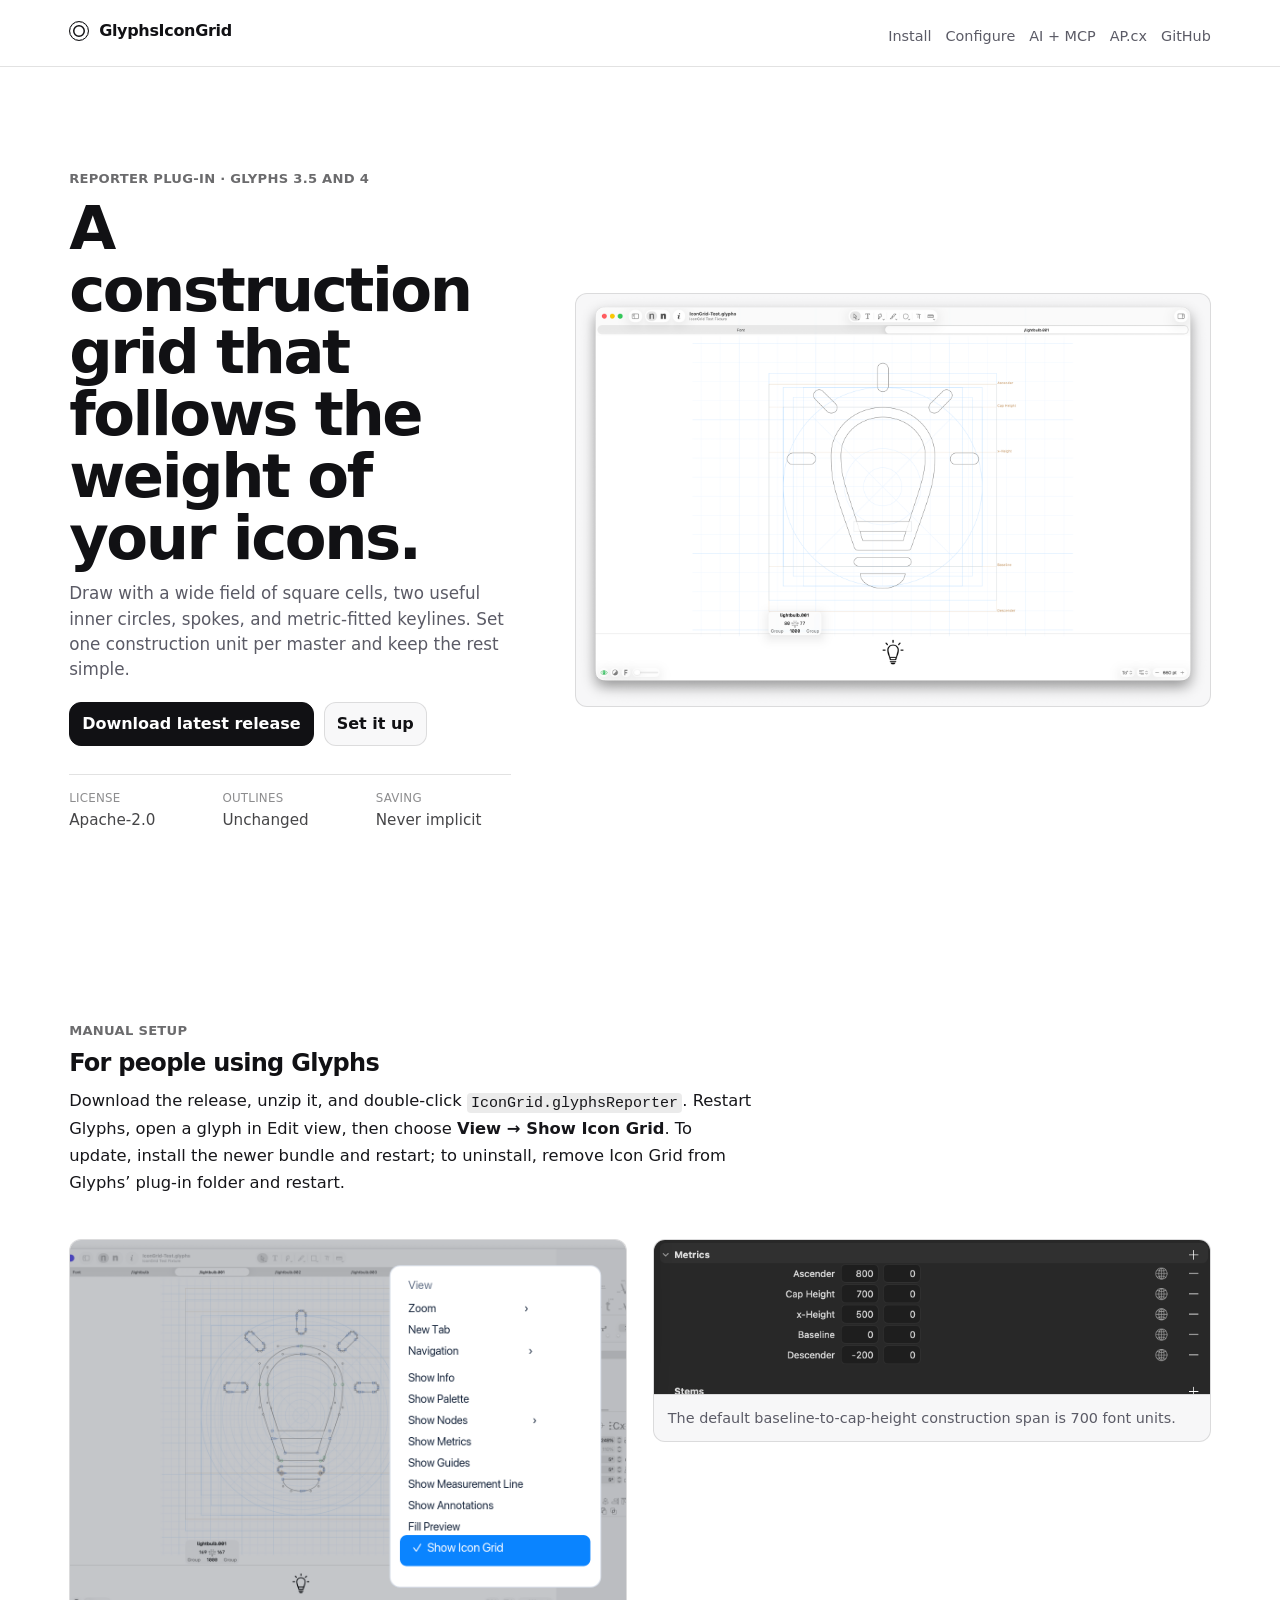
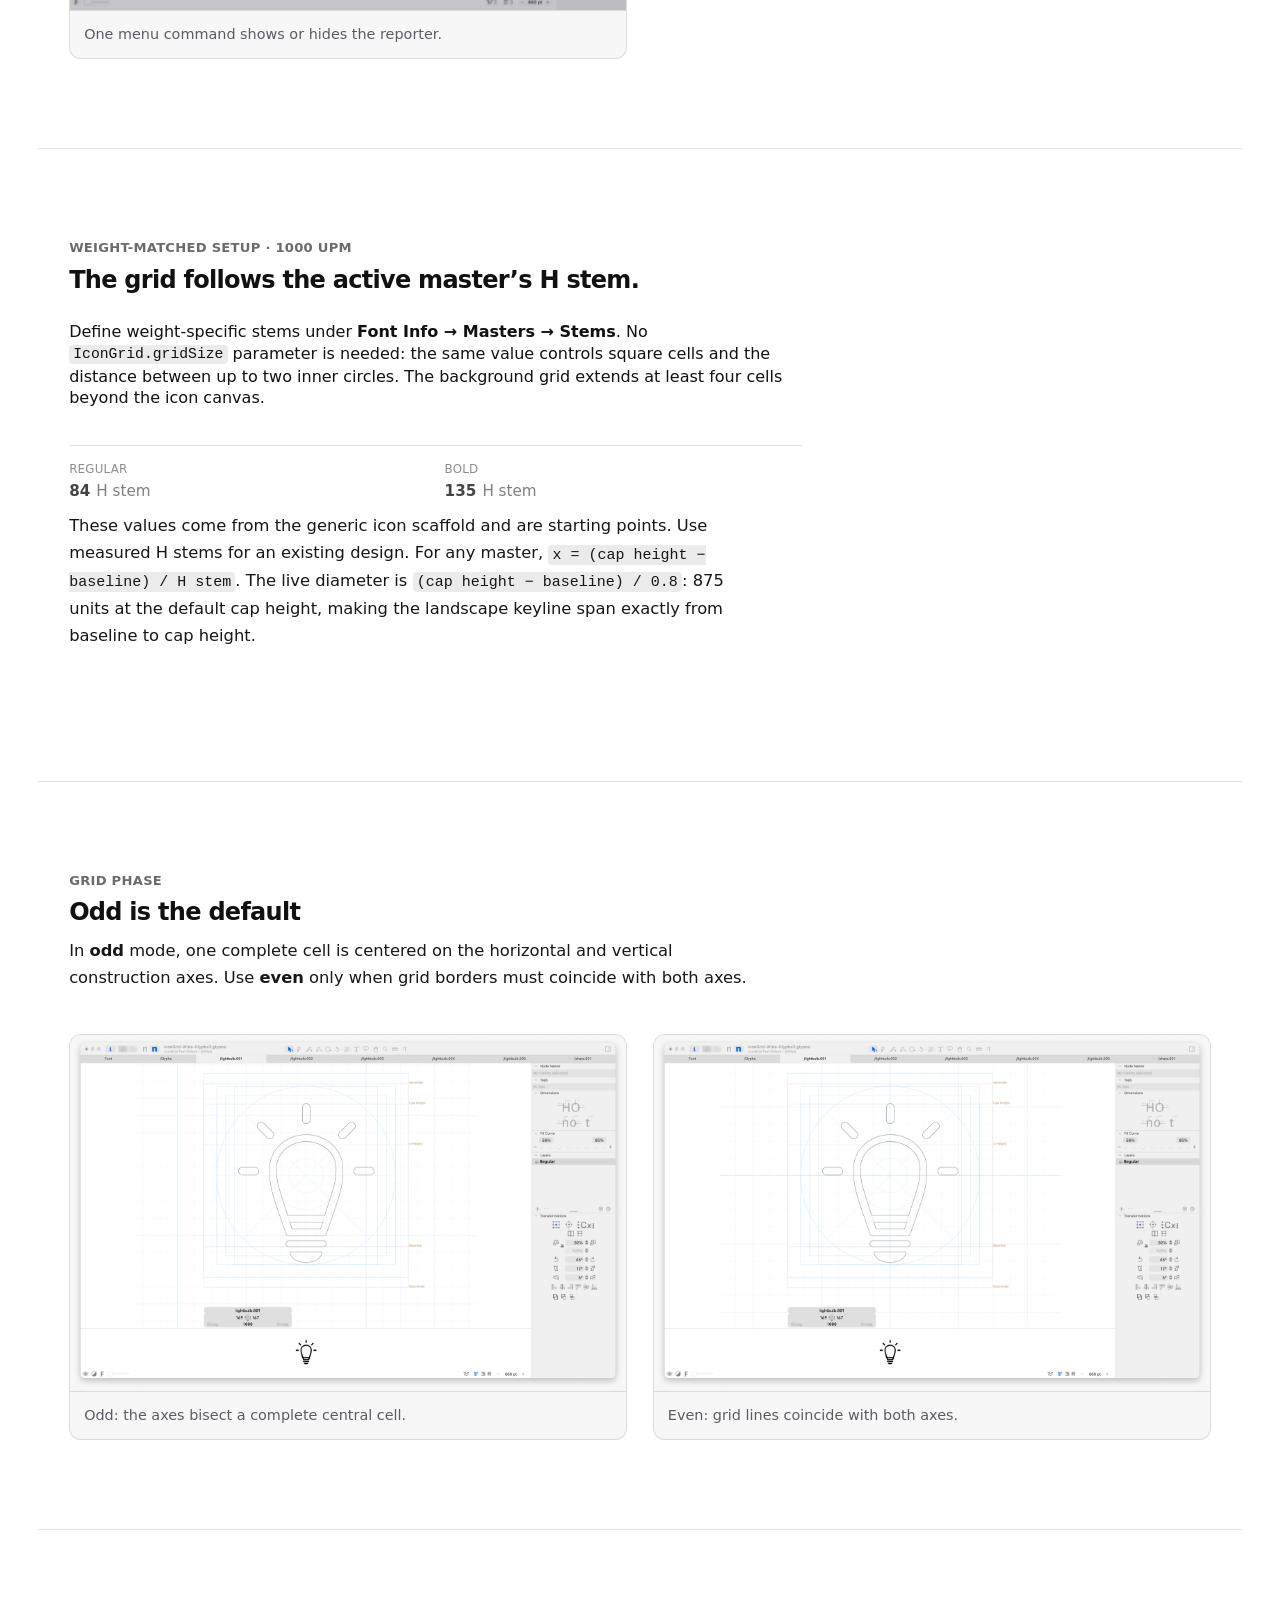
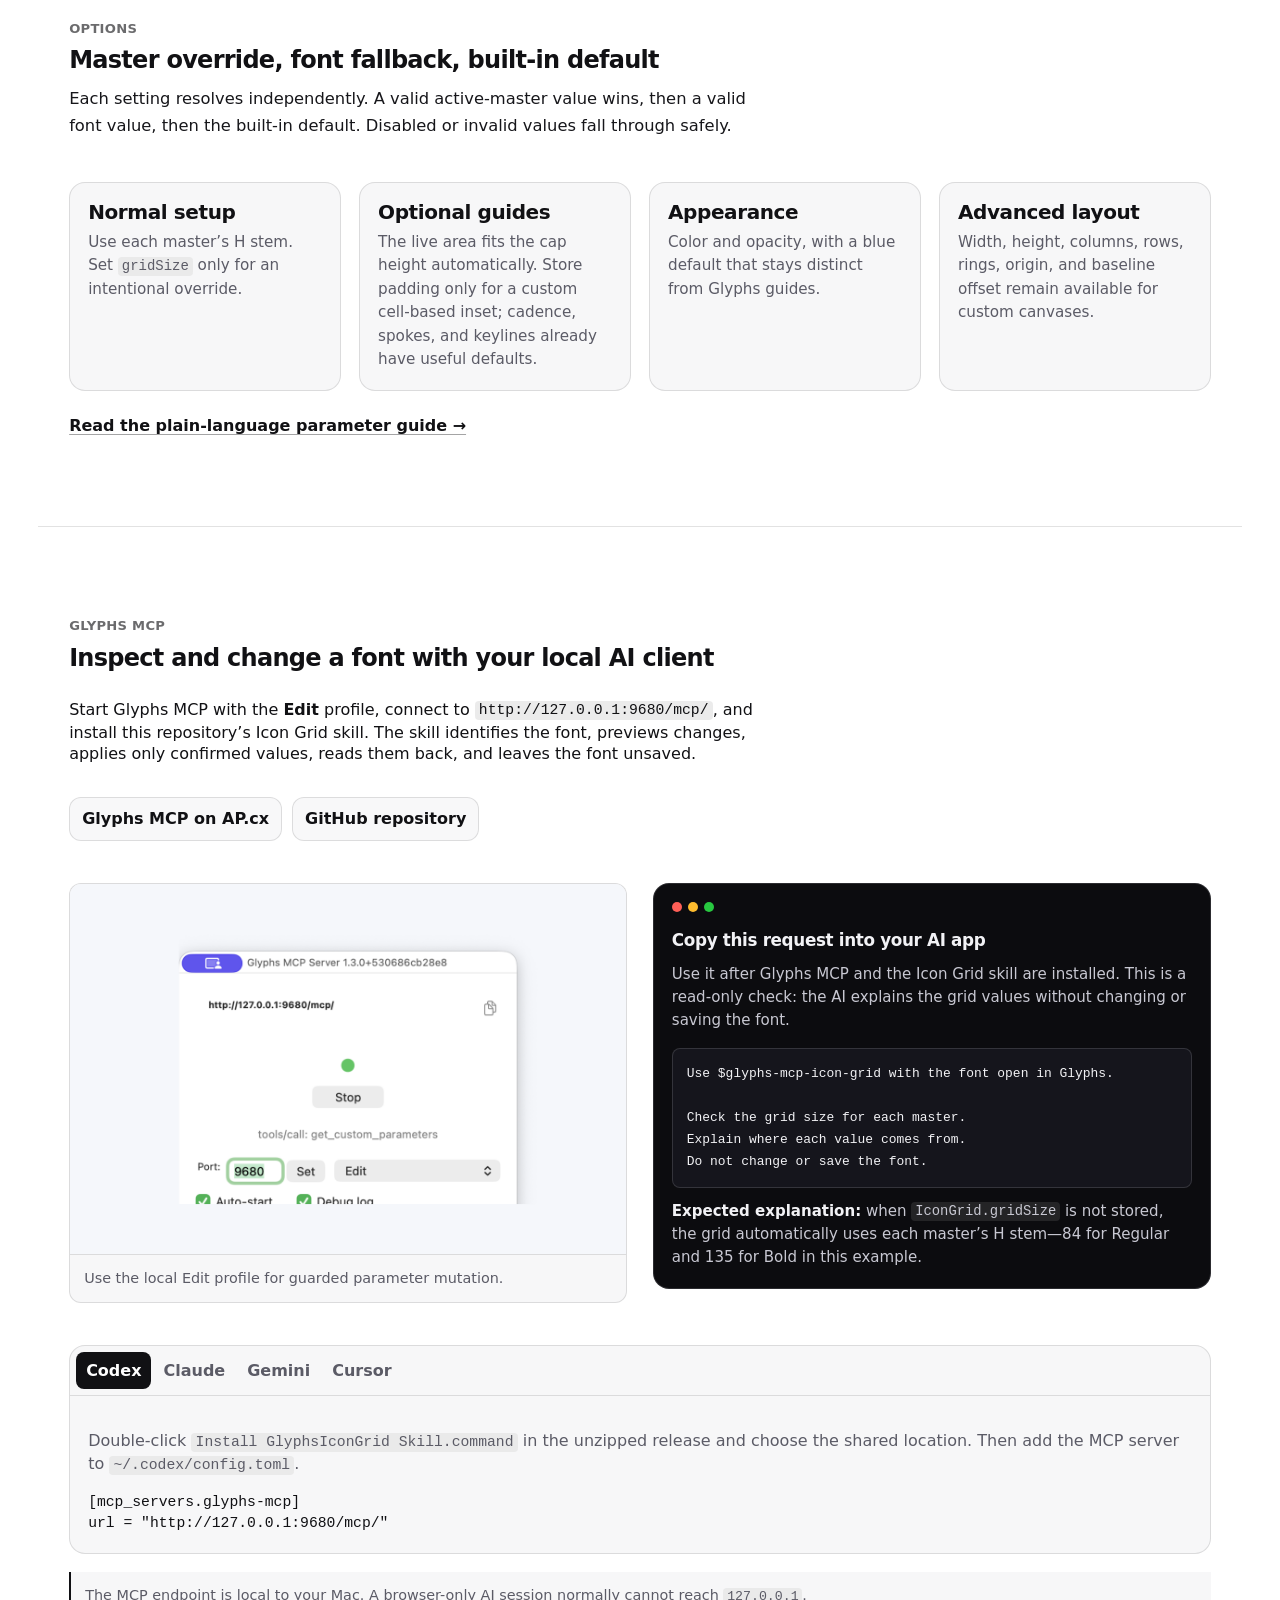
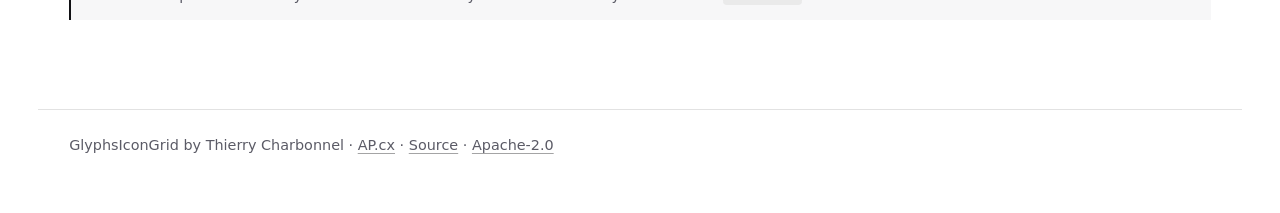
==== index.html @ 69d8d40a "Deploy GlyphsIconGrid 0.1.1 site" ====
<!doctype html>
<html lang="en">
<head>
  <meta charset="utf-8">
  <meta name="viewport" content="width=device-width, initial-scale=1">
  <meta name="description" content="A weight-aware icon construction grid for Glyphs 3 and Glyphs 4.">
  <meta name="theme-color" content="#ffffff">
  <meta property="og:title" content="GlyphsIconGrid">
  <meta property="og:description" content="Weight-aware square grids, circular guides, spokes, and keylines in Glyphs.">
  <meta property="og:image" content="https://thierryc.github.io/GlyphsIconGrid/assets/images/icon-grid-overview.png">
  <meta property="og:type" content="website">
  <meta property="og:url" content="https://thierryc.github.io/GlyphsIconGrid/">
  <title>GlyphsIconGrid — construction grids for Glyphs</title>
  <link rel="icon" href="favicon.svg" type="image/svg+xml">
  <link rel="stylesheet" href="styles.css">
  <script src="site.js" defer></script>
</head>
<body>
  <a class="skip-link" href="#main">Skip to content</a>
  <header class="site-header">
    <div class="site-header-inner">
      <a class="brand" href="#top" aria-label="GlyphsIconGrid home">
        <span class="brand-mark" aria-hidden="true"></span>
        GlyphsIconGrid
      </a>
      <nav aria-label="Primary">
        <a href="#install">Install</a>
        <a href="#configure">Configure</a>
        <a href="#mcp">AI + MCP</a>
        <a href="https://ap.cx">AP.cx</a>
        <a href="https://github.com/thierryc/GlyphsIconGrid">GitHub</a>
      </nav>
    </div>
  </header>

  <main id="main">
    <section class="hero" id="top">
      <div class="hero-copy">
        <p class="eyebrow">Reporter plug-in · Glyphs 3.5 and 4</p>
        <h1>A construction grid that follows the weight of your icons.</h1>
        <p class="lede">Draw with a wide field of square cells, two useful inner circles, spokes, and metric-fitted keylines. Set one construction unit per master and keep the rest simple.</p>
        <div class="actions">
          <a class="button primary" href="https://github.com/thierryc/GlyphsIconGrid/releases/latest">Download latest release</a>
          <a class="button secondary" href="#install">Set it up</a>
        </div>
        <dl class="hero-meta" aria-label="Plugin details">
          <div><dt>License</dt><dd>Apache-2.0</dd></div>
          <div><dt>Outlines</dt><dd>Unchanged</dd></div>
          <div><dt>Saving</dt><dd>Never implicit</dd></div>
        </dl>
      </div>
      <figure class="hero-shot">
        <img src="assets/images/icon-grid-overview.png" width="1800" height="1170" alt="Glyphs 4 Edit view showing a lightbulb icon over the expanded stem grid and enlarged metric-fitted keylines.">
      </figure>
    </section>

    <section class="section" id="install">
      <div class="section-heading">
        <p class="eyebrow">Manual setup</p>
        <h2>For people using Glyphs</h2>
        <p>Download the release, unzip it, and double-click <code>IconGrid.glyphsReporter</code>. Restart Glyphs, open a glyph in Edit view, then choose <strong>View → Show Icon Grid</strong>. To update, install the newer bundle and restart; to uninstall, remove Icon Grid from Glyphs’ plug-in folder and restart.</p>
      </div>
      <div class="shot-grid two">
        <figure class="shot-card">
          <img src="assets/images/show-icon-grid-menu.png" width="1200" height="800" alt="Glyphs View menu with Show Icon Grid enabled.">
          <figcaption>One menu command shows or hides the reporter.</figcaption>
        </figure>
        <figure class="shot-card">
          <img src="assets/images/default-metrics.png" width="1530" height="424" alt="Default Glyphs master metrics with baseline 0 and cap height 700.">
          <figcaption>The default baseline-to-cap-height construction span is 700 font units.</figcaption>
        </figure>
      </div>
    </section>

    <section class="section" id="configure">
      <div class="section-heading">
        <p class="eyebrow">Weight-matched setup · 1000 UPM</p>
        <h2>The grid follows the active master’s H stem.</h2>
        <p>Define weight-specific stems under <strong>Font Info → Masters → Stems</strong>. No <code>IconGrid.gridSize</code> parameter is needed: the same value controls square cells and the distance between up to two inner circles. The background grid extends at least four cells beyond the icon canvas.</p>
        <dl class="master-values" aria-label="Generic icon stem starting values">
          <div aria-label="Regular · 84 font units"><dt>Regular</dt><dd><strong>84</strong><small>H stem</small></dd></div>
          <div aria-label="Bold · 135 font units"><dt>Bold</dt><dd><strong>135</strong><small>H stem</small></dd></div>
        </dl>
        <p>These values come from the generic icon scaffold and are starting points. Use measured H stems for an existing design. For any master, <code>x = (cap height − baseline) / H stem</code>. The live diameter is <code>(cap height − baseline) / 0.8</code>: 875 units at the default cap height, making the landscape keyline span exactly from baseline to cap height.</p>
      </div>
    </section>

    <section class="section phase-section">
      <div class="section-heading">
        <p class="eyebrow">Grid phase</p>
        <h2>Odd is the default</h2>
        <p>In <strong>odd</strong> mode, one complete cell is centered on the horizontal and vertical construction axes. Use <strong>even</strong> only when grid borders must coincide with both axes.</p>
      </div>
      <div class="shot-grid two">
        <figure class="shot-card">
          <img src="assets/images/odd-grid.png" width="1600" height="1026" alt="Glyphs Edit view in odd grid mode, with a complete grid cell centered on each construction axis.">
          <figcaption>Odd: the axes bisect a complete central cell.</figcaption>
        </figure>
        <figure class="shot-card">
          <img src="assets/images/even-grid.png" width="1600" height="1026" alt="Glyphs Edit view in even grid mode, with grid lines coinciding with both construction axes.">
          <figcaption>Even: grid lines coincide with both axes.</figcaption>
        </figure>
      </div>
    </section>

    <section class="section" aria-labelledby="options-title">
      <div class="section-heading">
        <p class="eyebrow">Options</p>
        <h2 id="options-title">Master override, font fallback, built-in default</h2>
        <p>Each setting resolves independently. A valid active-master value wins, then a valid font value, then the built-in default. Disabled or invalid values fall through safely.</p>
      </div>
      <div class="option-grid">
        <article><h3>Normal setup</h3><p>Use each master’s H stem. Set <code>gridSize</code> only for an intentional override.</p></article>
        <article><h3>Optional guides</h3><p>The live area fits the cap height automatically. Store padding only for a custom cell-based inset; cadence, spokes, and keylines already have useful defaults.</p></article>
        <article><h3>Appearance</h3><p>Color and opacity, with a blue default that stays distinct from Glyphs guides.</p></article>
        <article><h3>Advanced layout</h3><p>Width, height, columns, rows, rings, origin, and baseline offset remain available for custom canvases.</p></article>
      </div>
      <p class="centered-link"><a href="https://github.com/thierryc/GlyphsIconGrid/blob/main/docs/PARAMETERS.md">Read the plain-language parameter guide →</a></p>
    </section>

    <section class="section mcp-section" id="mcp">
      <div class="section-heading">
        <p class="eyebrow">Glyphs MCP</p>
        <h2>Inspect and change a font with your local AI client</h2>
        <p>Start Glyphs MCP with the <strong>Edit</strong> profile, connect to <code>http://127.0.0.1:9680/mcp/</code>, and install this repository’s Icon Grid skill. The skill identifies the font, previews changes, applies only confirmed values, reads them back, and leaves the font unsaved.</p>
        <div class="section-links" aria-label="Glyphs MCP links">
          <a class="button secondary" href="https://ap.cx/tools/glyphs-mcp">Glyphs MCP on AP.cx</a>
          <a class="button secondary" href="https://github.com/thierryc/Glyphs-mcp">GitHub repository</a>
        </div>
      </div>
      <div class="shot-grid two">
        <figure class="shot-card">
          <img src="assets/images/glyphs-mcp-edit-profile.png" width="1200" height="800" alt="Glyphs MCP Server Status window with the Edit tool profile selected.">
          <figcaption>Use the local Edit profile for guarded parameter mutation.</figcaption>
        </figure>
        <div class="terminal-card" aria-labelledby="example-request-title">
          <div class="terminal-top"><span></span><span></span><span></span></div>
          <h3 id="example-request-title">Copy this request into your AI app</h3>
          <p>Use it after Glyphs MCP and the Icon Grid skill are installed. This is a read-only check: the AI explains the grid values without changing or saving the font.</p>
          <pre><code>Use $glyphs-mcp-icon-grid with the font open in Glyphs.

Check the grid size for each master.
Explain where each value comes from.
Do not change or save the font.</code></pre>
          <p><strong>Expected explanation:</strong> when <code>IconGrid.gridSize</code> is not stored, the grid automatically uses each master’s H stem—84 for Regular and 135 for Bold in this example.</p>
        </div>
      </div>

      <div class="client-tabs" data-tabs>
        <div class="tab-list" role="tablist" aria-label="AI client setup">
          <button role="tab" aria-selected="true" aria-controls="codex-panel" id="codex-tab">Codex</button>
          <button role="tab" aria-selected="false" aria-controls="claude-panel" id="claude-tab" tabindex="-1">Claude</button>
          <button role="tab" aria-selected="false" aria-controls="gemini-panel" id="gemini-tab" tabindex="-1">Gemini</button>
          <button role="tab" aria-selected="false" aria-controls="cursor-panel" id="cursor-tab" tabindex="-1">Cursor</button>
        </div>
        <section role="tabpanel" id="codex-panel" aria-labelledby="codex-tab">
          <p>Double-click <code>Install GlyphsIconGrid Skill.command</code> in the unzipped release and choose the shared location. Then add the MCP server to <code>~/.codex/config.toml</code>.</p>
          <pre><code>[mcp_servers.glyphs-mcp]
url = "http://127.0.0.1:9680/mcp/"</code></pre>
        </section>
        <section role="tabpanel" id="claude-panel" aria-labelledby="claude-tab" hidden>
          <p>Double-click <code>Install GlyphsIconGrid Skill.command</code> and choose Claude. Then connect the local server:</p>
          <pre><code>claude mcp add --scope user --transport http glyphs-mcp \
  http://127.0.0.1:9680/mcp/</code></pre>
        </section>
        <section role="tabpanel" id="gemini-panel" aria-labelledby="gemini-tab" hidden>
          <p>Double-click <code>Install GlyphsIconGrid Skill.command</code> and choose the shared location. Add <code>httpUrl</code> under <code>mcpServers</code> in <code>~/.gemini/settings.json</code>.</p>
          <pre><code>"glyphs-mcp": {
  "httpUrl": "http://127.0.0.1:9680/mcp/"
}</code></pre>
        </section>
        <section role="tabpanel" id="cursor-panel" aria-labelledby="cursor-tab" hidden>
          <p>Double-click <code>Install GlyphsIconGrid Skill.command</code> and choose the shared location. Put the Streamable HTTP server in <code>~/.cursor/mcp.json</code>.</p>
          <pre><code>"glyphs-mcp": {
  "url": "http://127.0.0.1:9680/mcp/"
}</code></pre>
        </section>
      </div>
      <p class="notice">The MCP endpoint is local to your Mac. A browser-only AI session normally cannot reach <code>127.0.0.1</code>.</p>
    </section>
  </main>

  <footer>
    <p>GlyphsIconGrid by Thierry Charbonnel · <a href="https://ap.cx">AP.cx</a> · <a href="https://github.com/thierryc/GlyphsIconGrid">Source</a> · <a href="https://github.com/thierryc/GlyphsIconGrid/blob/main/LICENSE">Apache-2.0</a></p>
  </footer>
</body>
</html>
---- styles.css ----
:root {
  color-scheme: light;

  --surface: #ffffff;
  --surface-2: #f7f7f8;
  --text: #111114;
  --muted: #5b5b66;
  --border: color-mix(in oklab, #111114 12%, transparent);
  --accent: #0a84ff;
  --accent-strong: #0068d7;

  --content-max: clamp(960px, 94vw, 1440px);
  --content-pad: clamp(16px, 2.4vw, 42px);
  --radius: 12px;

  --font-ui: ui-sans-serif, system-ui, -apple-system, BlinkMacSystemFont, "Segoe UI", sans-serif;
  --font-mono: ui-monospace, SFMono-Regular, Menlo, Monaco, Consolas, "Liberation Mono", monospace;
}

@media (prefers-color-scheme: dark) {
  :root {
    color-scheme: dark;
    --surface: #0c0c0f;
    --surface-2: #14141a;
    --text: #f2f2f5;
    --muted: #a3a3b3;
    --border: color-mix(in oklab, #f2f2f5 14%, transparent);
    --accent: #49a6ff;
    --accent-strong: #80c0ff;
  }
}

* {
  box-sizing: border-box;
}

html {
  scroll-behavior: smooth;
}

body {
  margin: 0;
  background: var(--surface);
  color: var(--text);
  font-family: var(--font-ui);
  line-height: 1.35;
}

button,
input,
select,
textarea {
  font: inherit;
}

a {
  color: inherit;
  text-decoration-color: color-mix(in oklab, var(--text) 38%, transparent);
  text-underline-offset: 0.18em;
}

a:hover {
  text-decoration-color: currentColor;
}

img {
  display: block;
  max-width: 100%;
  height: auto;
}

code,
pre {
  font-family: var(--font-mono);
}

code {
  border-radius: 4px;
  padding: 0.1em 0.28em;
  background: color-mix(in oklab, var(--surface-2) 82%, var(--text) 5%);
  font-size: 0.92em;
}

pre {
  margin: 1rem 0 0;
  overflow-x: auto;
  white-space: pre;
}

pre code {
  padding: 0;
  background: transparent;
}

:focus-visible {
  outline: 2px solid currentColor;
  outline-offset: 4px;
}

::selection {
  background: color-mix(in oklab, var(--text) 18%, transparent);
}

.skip-link {
  position: fixed;
  z-index: 20;
  top: 1rem;
  left: 1rem;
  padding: 10px 12px;
  border: 1px solid var(--border);
  border-radius: 8px;
  background: var(--surface);
  transform: translateY(-200%);
}

.skip-link:focus {
  transform: none;
}

.site-header {
  position: sticky;
  z-index: 10;
  top: 0;
  border-bottom: 1px solid var(--border);
  background: color-mix(in oklab, var(--surface) 86%, transparent);
  backdrop-filter: blur(10px);
}

.site-header-inner {
  display: flex;
  align-items: baseline;
  justify-content: space-between;
  gap: 24px;
  width: 100%;
  max-width: var(--content-max);
  margin: 0 auto;
  padding: clamp(14px, 1.8vw, 20px) var(--content-pad);
}

.brand {
  display: inline-flex;
  align-items: center;
  gap: 10px;
  min-width: 0;
  color: inherit;
  font-weight: 650;
  letter-spacing: -0.02em;
  text-decoration: none;
}

.brand-mark {
  width: 1.25rem;
  aspect-ratio: 1;
  border: 1.5px solid currentColor;
  border-radius: 50%;
  box-shadow:
    inset 0 0 0 3px var(--surface),
    inset 0 0 0 4.5px currentColor;
}

nav {
  display: flex;
  align-items: baseline;
  gap: 14px;
}

nav a {
  margin: -4px -6px;
  padding: 4px 6px;
  border-radius: 4px;
  color: var(--muted);
  font-size: 0.9rem;
  font-weight: 500;
  text-decoration: none;
}

nav a:hover {
  color: var(--text);
}

main {
  width: 100%;
  overflow: hidden;
}

.hero,
.section {
  width: 100%;
  max-width: var(--content-max);
  margin-inline: auto;
  padding-inline: var(--content-pad);
}

.hero {
  display: grid;
  grid-template-columns: minmax(0, 0.82fr) minmax(0, 1.18fr);
  align-items: center;
  gap: clamp(28px, 5vw, 72px);
  min-height: min(760px, calc(100svh - 61px));
  padding-block: clamp(56px, 8vw, 110px);
}

.hero h1,
.section h2 {
  margin: 0;
  color: var(--text);
  font-weight: 800;
  letter-spacing: -0.04em;
  line-height: 1.02;
  text-wrap: balance;
}

.hero h1 {
  max-width: 15ch;
  font-size: clamp(2.2rem, 4.8vw, 3.8rem);
}

.section h2 {
  font-size: clamp(1.18rem, 2vw, 1.5rem);
  letter-spacing: -0.03em;
  line-height: 1.1;
}

.eyebrow {
  margin: 0 0 10px;
  color: var(--text);
  font-size: 0.82rem;
  font-weight: 650;
  letter-spacing: 0.02em;
  opacity: 0.62;
  text-transform: uppercase;
}

.lede {
  max-width: 64ch;
  margin: 12px 0 0;
  color: var(--muted);
  font-size: 1.05rem;
  line-height: 1.5;
}

.actions {
  display: flex;
  flex-wrap: wrap;
  gap: 10px;
  margin-top: 20px;
}

.button {
  display: inline-flex;
  width: fit-content;
  justify-content: center;
  padding: 10px 12px;
  border: 1px solid var(--border);
  border-radius: var(--radius);
  color: var(--text);
  font-weight: 650;
  text-decoration: none;
}

.button:hover {
  background: color-mix(in oklab, var(--surface) 70%, var(--surface-2));
}

.button.primary {
  border-color: var(--text);
  background: var(--text);
  color: var(--surface);
}

.button.primary:hover {
  background: color-mix(in oklab, var(--text) 88%, var(--surface));
}

.button.secondary {
  background: color-mix(in oklab, var(--surface-2) 80%, transparent);
}

.hero-meta,
.master-values {
  margin: 0;
  display: grid;
  font-family: var(--font-ui);
}

.hero-meta {
  grid-template-columns: repeat(3, minmax(0, 1fr));
  gap: 10px 18px;
  margin-top: 28px;
  padding-top: 16px;
  border-top: 1px solid var(--border);
}

.hero-meta div,
.master-values div {
  min-width: 0;
}

.hero-meta dt,
.master-values dt {
  margin: 0 0 3px;
  color: var(--text);
  font-size: 0.74rem;
  letter-spacing: 0.02em;
  opacity: 0.48;
  overflow-wrap: anywhere;
  text-transform: uppercase;
}

.hero-meta dd,
.master-values dd {
  margin: 0;
  color: var(--text);
  font-size: 0.95rem;
  line-height: 1.35;
  opacity: 0.78;
  overflow-wrap: anywhere;
}

.hero-shot,
.shot-card {
  margin: 0;
  overflow: hidden;
  border: 1px solid var(--border);
  border-radius: var(--radius);
  background: var(--surface-2);
}

.hero-shot img {
  width: 100%;
}

.section {
  padding-block: clamp(56px, 7vw, 96px);
}

.section + .section {
  border-top: 1px solid var(--border);
}

.section-heading {
  display: grid;
  gap: 12px;
  max-width: 72ch;
  margin-bottom: clamp(24px, 3.5vw, 42px);
}

.section-heading .eyebrow {
  margin-bottom: -2px;
}

.section-heading > p:last-child,
.split > div > p {
  max-width: 66ch;
  margin: 0;
  color: color-mix(in oklab, var(--text) 92%, var(--muted));
  font-size: 1.02rem;
  line-height: 1.65;
}

.section-links {
  display: flex;
  flex-wrap: wrap;
  gap: 10px;
  margin-top: 4px;
}

.shot-grid {
  display: grid;
  align-items: start;
  gap: clamp(18px, 2vw, 28px);
}

.shot-grid.two {
  grid-template-columns: repeat(2, minmax(0, 1fr));
}

.shot-card img {
  width: auto;
  max-width: 100%;
  height: auto;
  margin-inline: auto;
  background: var(--surface-2);
}

.shot-card figcaption {
  padding: 12px 14px;
  border-top: 1px solid var(--border);
  color: var(--muted);
  font-size: 0.9rem;
  line-height: 1.55;
}

.shot-card.wide {
  max-width: 1180px;
}

.split {
  display: grid;
  grid-template-columns: minmax(260px, 0.72fr) minmax(0, 1.28fr);
  align-items: center;
  gap: clamp(28px, 5vw, 64px);
}

.split > div {
  display: grid;
  align-content: start;
  gap: 12px;
}

.split > div .eyebrow {
  margin: 0 0 -2px;
}

.master-values {
  grid-template-columns: repeat(2, minmax(0, 1fr));
  gap: 10px 18px;
  margin-top: 8px;
  padding-top: 16px;
  border-top: 1px solid var(--border);
}

.master-values dd {
  display: flex;
  align-items: baseline;
  gap: 0.4em;
}

.master-values strong {
  font-size: inherit;
  font-variant-numeric: tabular-nums;
}

.master-values small {
  color: var(--muted);
  font-size: inherit;
}

.option-grid {
  display: grid;
  grid-template-columns: repeat(4, minmax(0, 1fr));
  gap: clamp(12px, 1.5vw, 18px);
}

.option-grid article {
  display: grid;
  align-content: start;
  gap: 8px;
  padding: clamp(14px, 2vw, 18px);
  border: 1px solid var(--border);
  border-radius: 16px;
  background: var(--surface-2);
}

.option-grid h3 {
  margin: 0;
  font-size: 1.25rem;
  font-weight: 720;
  letter-spacing: -0.02em;
  line-height: 1.1;
}

.option-grid p {
  margin: 0;
  color: var(--muted);
  font-size: 0.95rem;
  line-height: 1.55;
}

.centered-link {
  margin: 24px 0 0;
  font-weight: 650;
}

.mcp-section {
  max-width: var(--content-max);
}

.terminal-card {
  min-width: 0;
  padding: clamp(14px, 2vw, 18px);
  border: 1px solid color-mix(in oklab, #f2f2f5 14%, transparent);
  border-radius: 16px;
  background: #0c0c0f;
  color: #f2f2f5;
}

.terminal-card h3 {
  margin: 0;
  color: #f2f2f5;
  font-size: 1.05rem;
  font-weight: 700;
  letter-spacing: -0.02em;
  line-height: 1.25;
}

.terminal-card p {
  margin: 12px 0 0;
  color: #c8c8d2;
  font-size: 0.94rem;
  line-height: 1.55;
}

.terminal-card p strong {
  color: #f2f2f5;
}

.terminal-card pre {
  margin: 16px 0 0;
  padding: 14px;
  border: 1px solid color-mix(in oklab, #f2f2f5 14%, transparent);
  border-radius: 8px;
  background: #15151c;
  color: #f2f2f5;
  font-size: 0.88rem;
  line-height: 1.55;
  overflow-wrap: anywhere;
  white-space: pre-wrap;
}

.terminal-card code {
  background: color-mix(in oklab, #f2f2f5 10%, transparent);
}

.terminal-card pre code {
  background: transparent;
}

.terminal-top {
  display: flex;
  gap: 6px;
  margin-bottom: 18px;
}

.terminal-top span {
  width: 10px;
  aspect-ratio: 1;
  border-radius: 50%;
  background: #ff5f57;
}

.terminal-top span:nth-child(2) {
  background: #febc2e;
}

.terminal-top span:nth-child(3) {
  background: #28c840;
}

.client-tabs {
  margin-top: clamp(24px, 3.5vw, 42px);
  overflow: hidden;
  border: 1px solid var(--border);
  border-radius: 16px;
  background: var(--surface-2);
}

.tab-list {
  display: flex;
  gap: 2px;
  padding: 6px;
  overflow-x: auto;
  border-bottom: 1px solid var(--border);
}

.tab-list button {
  appearance: none;
  padding: 8px 10px;
  border: 0;
  border-radius: 8px;
  background: transparent;
  color: var(--muted);
  font-weight: 650;
  cursor: pointer;
}

.tab-list button:hover {
  color: var(--text);
}

.tab-list button[aria-selected="true"] {
  background: var(--text);
  color: var(--surface);
}

[role="tabpanel"] {
  padding: clamp(14px, 2vw, 18px);
}

[role="tabpanel"] p {
  color: var(--muted);
}

.notice {
  margin: 18px 0 0;
  padding: 12px 14px;
  border-left: 2px solid var(--text);
  background: var(--surface-2);
  color: var(--muted);
  font-size: 0.9rem;
  line-height: 1.55;
}

footer {
  max-width: var(--content-max);
  margin-inline: auto;
  padding: 24px var(--content-pad) clamp(32px, 5vw, 56px);
  border-top: 1px solid var(--border);
  color: var(--muted);
  font-size: 0.9rem;
  line-height: 1.55;
}

footer p {
  margin: 0;
}

.not-found {
  min-height: 70vh;
}

.not-found h1 {
  margin: 0;
  font-size: clamp(2.2rem, 4.8vw, 3.8rem);
  font-weight: 800;
  letter-spacing: -0.04em;
  line-height: 1.02;
}

.not-found p:last-child {
  color: var(--muted);
  font-size: 1.05rem;
  line-height: 1.5;
}

@media (max-width: 860px) {
  .hero,
  .split {
    grid-template-columns: 1fr;
  }

  .hero {
    min-height: auto;
  }

  .shot-grid.two,
  .option-grid {
    grid-template-columns: 1fr 1fr;
  }
}

@media (max-width: 620px) {
  .site-header-inner {
    align-items: center;
  }

  nav {
    display: none;
  }

  .hero {
    padding-top: 48px;
  }

  .hero-meta {
    grid-template-columns: 1fr 1fr;
  }

  .shot-grid.two,
  .option-grid {
    grid-template-columns: 1fr;
  }

  .actions .button {
    width: 100%;
  }
}

@media (prefers-reduced-motion: reduce) {
  html {
    scroll-behavior: auto;
  }

  *,
  *::before,
  *::after {
    animation-duration: 0.01ms !important;
    transition-duration: 0.01ms !important;
  }
}
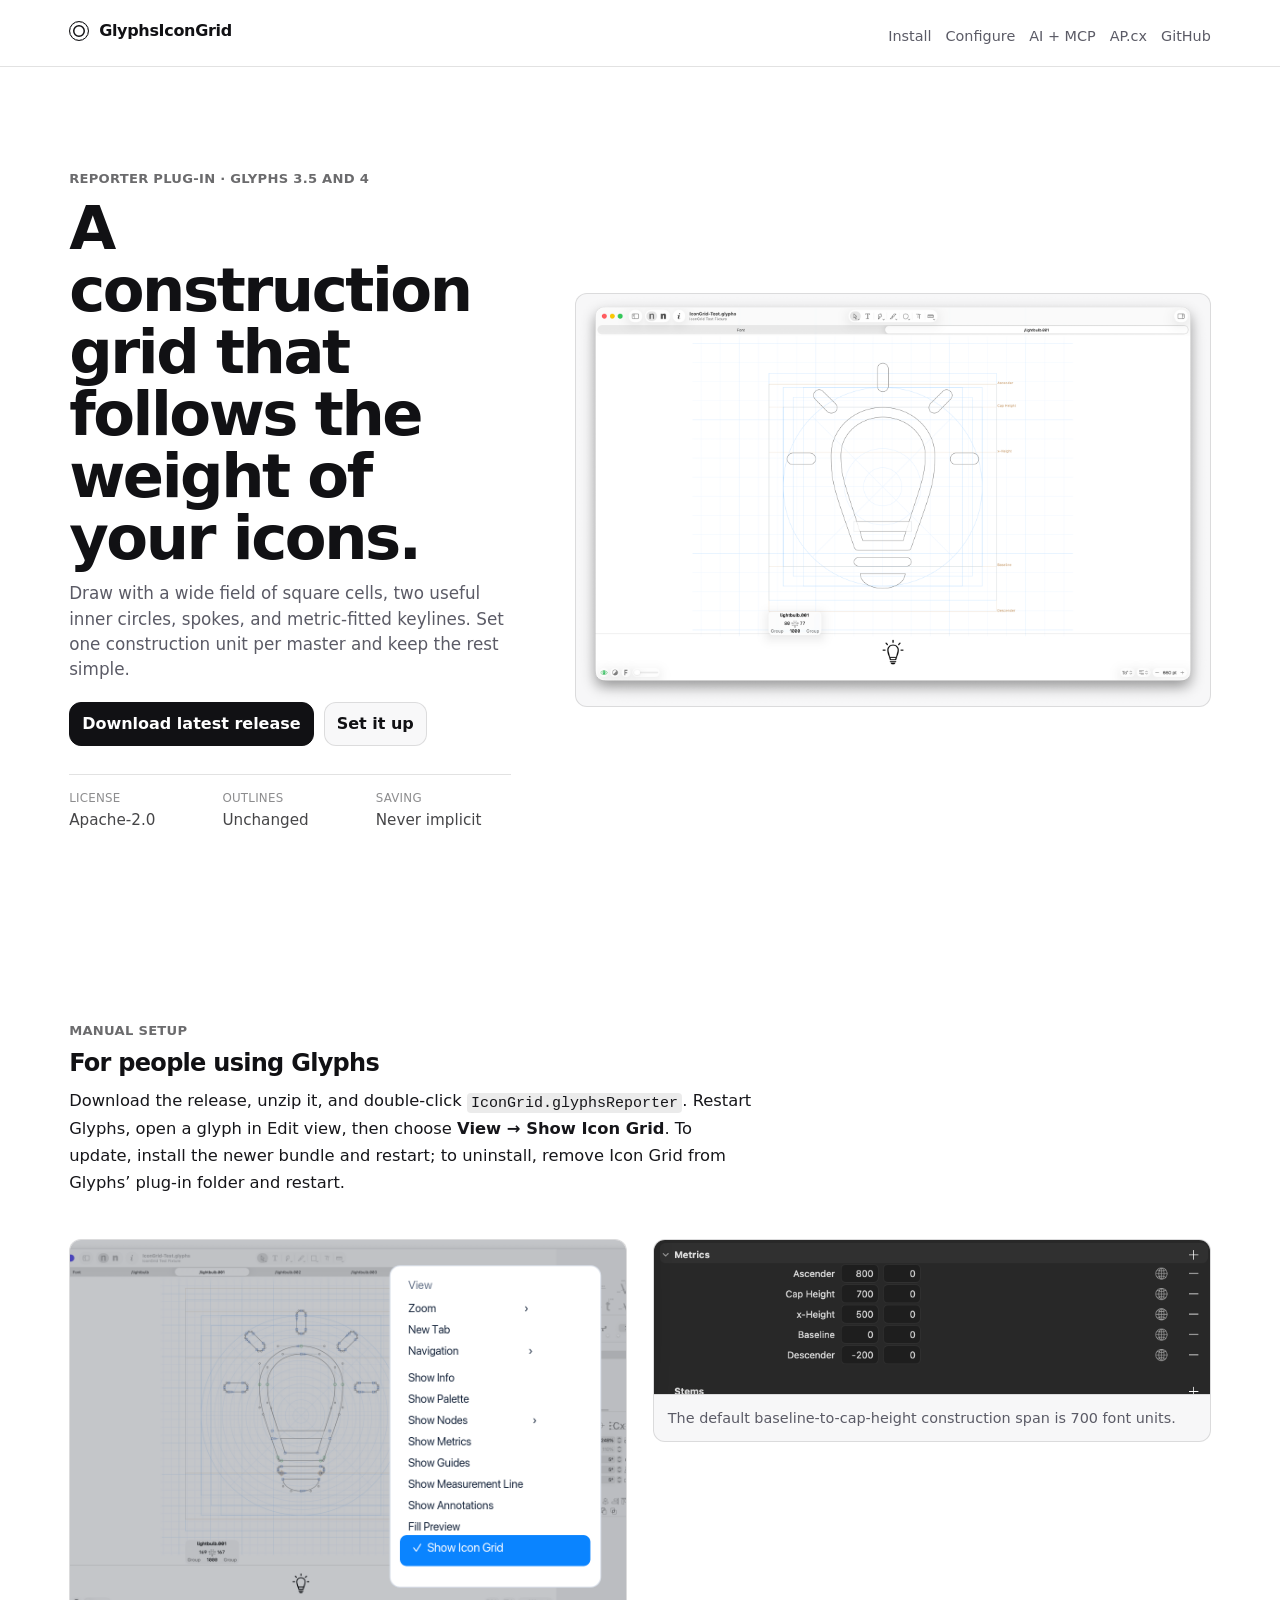
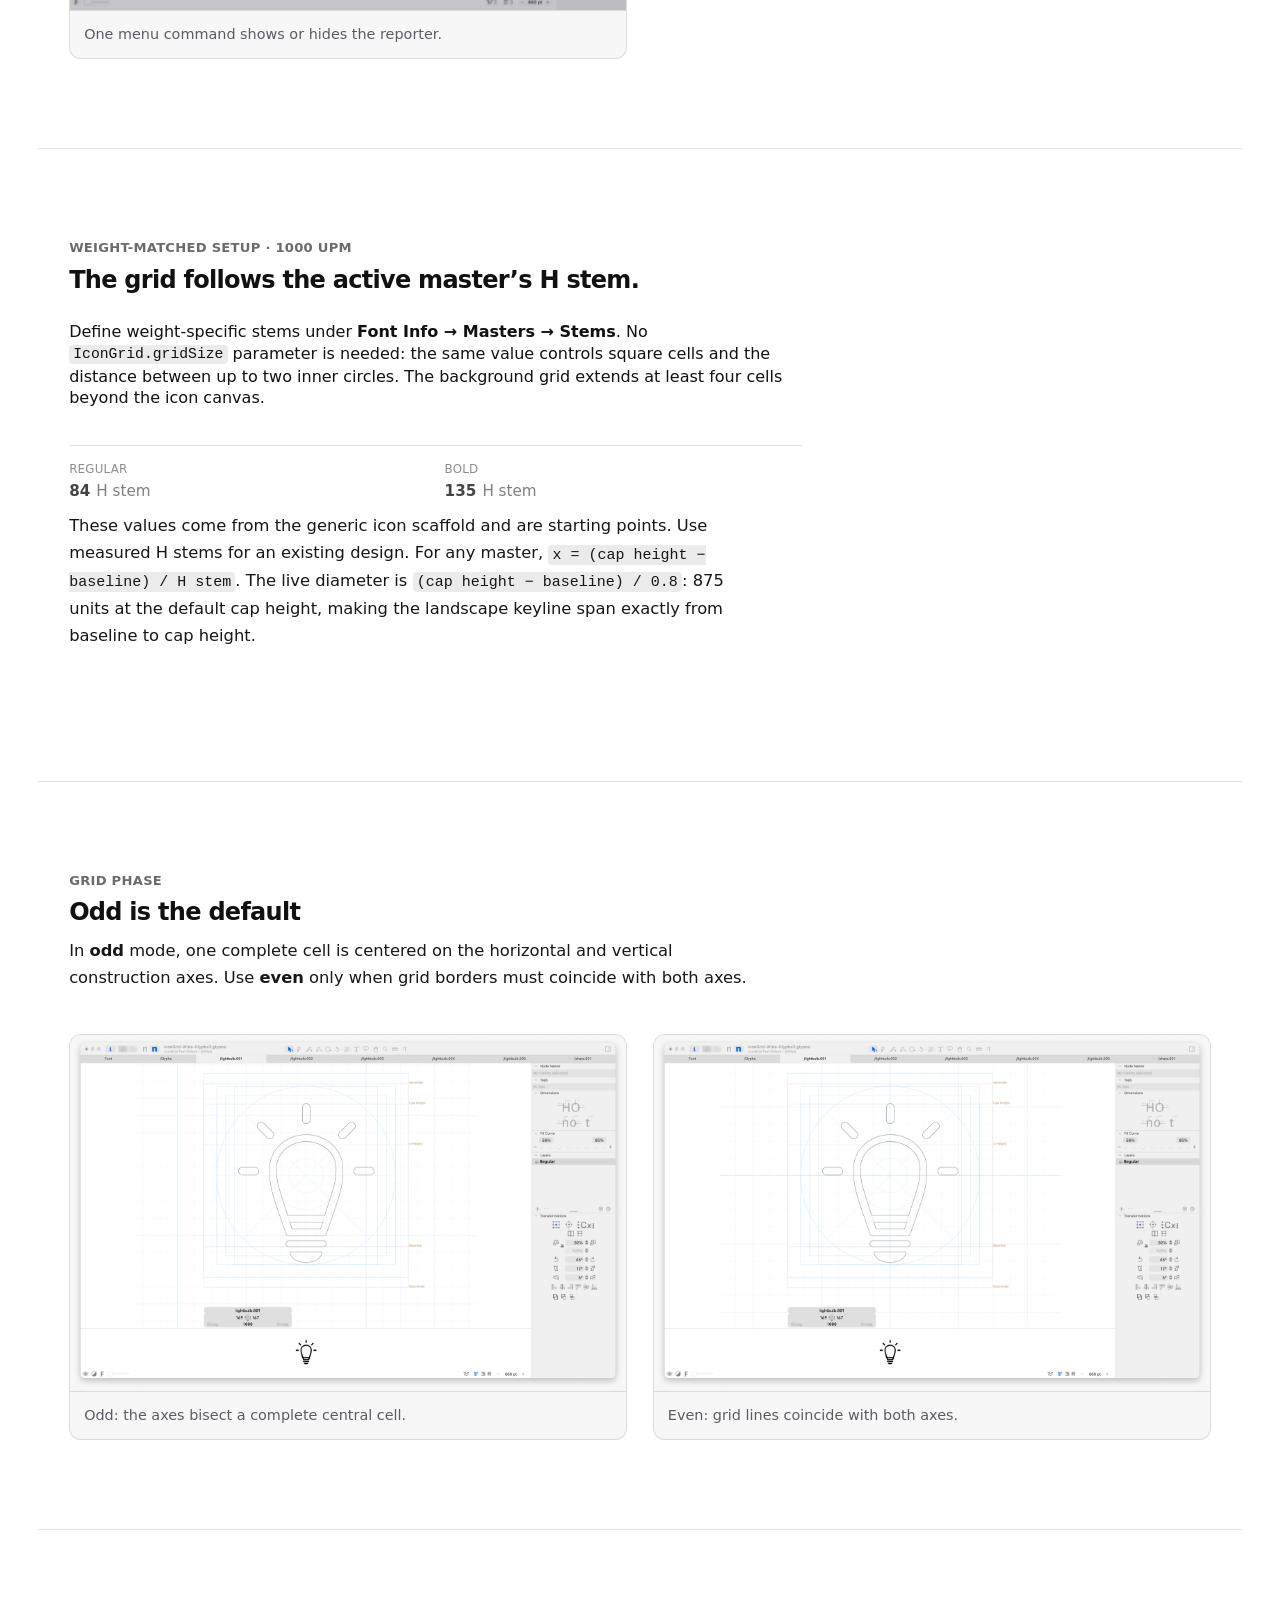
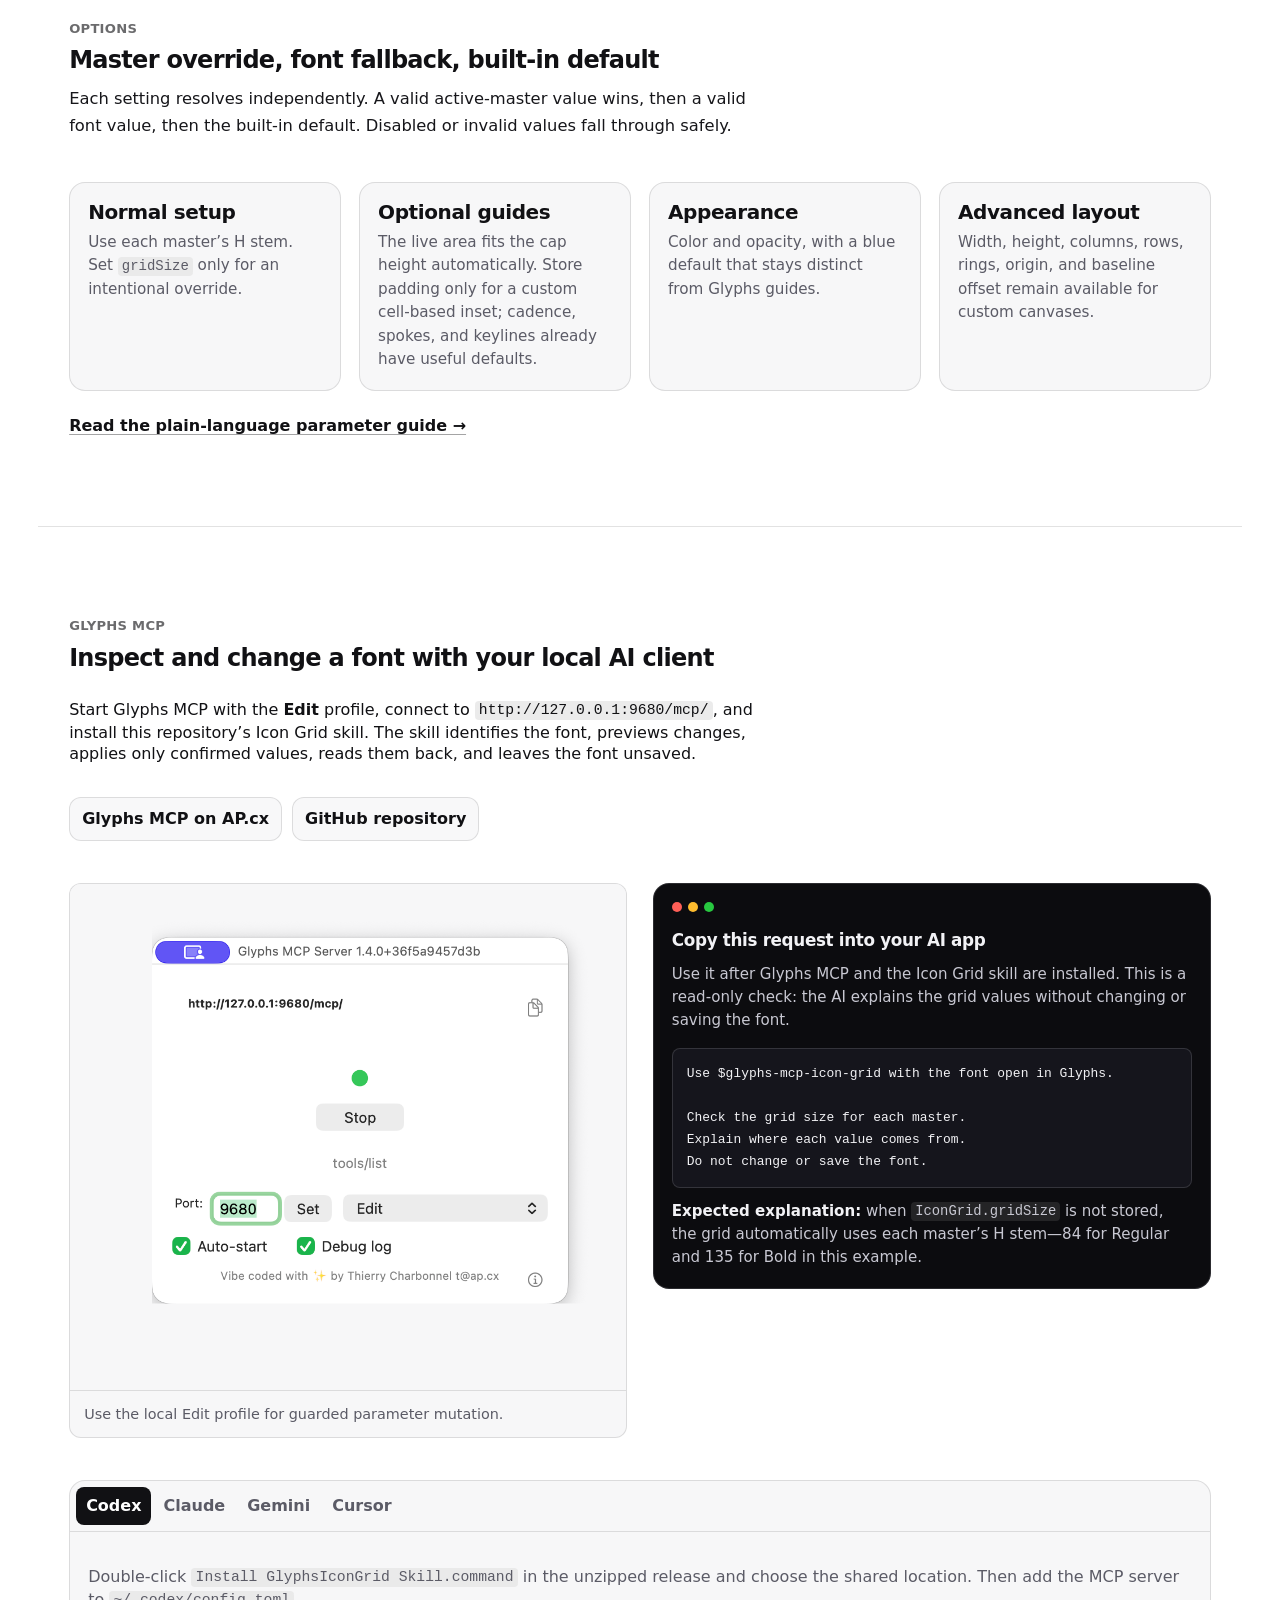
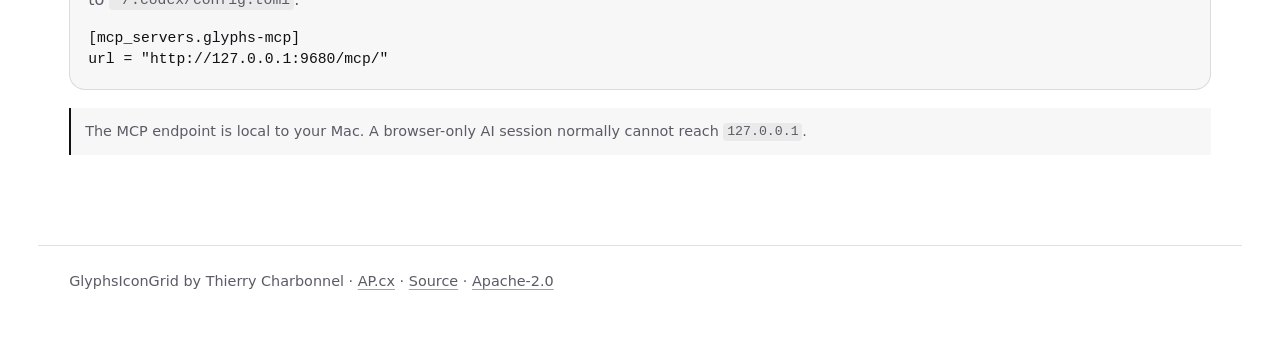
==== commit 4ed2a6c2: "Deploy updated GlyphsIconGrid 0.1.1 site" ====
--- a/index.html
+++ b/index.html
@@ -12,7 +12,7 @@
   <meta property="og:url" content="https://thierryc.github.io/GlyphsIconGrid/">
   <title>GlyphsIconGrid — construction grids for Glyphs</title>
   <link rel="icon" href="favicon.svg" type="image/svg+xml">
-  <link rel="stylesheet" href="styles.css">
+  <link rel="stylesheet" href="styles.css?v=0.1.1-3">
   <script src="site.js" defer></script>
 </head>
 <body>
@@ -129,8 +129,8 @@
         </div>
       </div>
       <div class="shot-grid two">
-        <figure class="shot-card">
-          <img src="assets/images/glyphs-mcp-edit-profile.png" width="1200" height="800" alt="Glyphs MCP Server Status window with the Edit tool profile selected.">
+        <figure class="shot-card mcp-status-shot">
+          <img src="assets/images/glyphs-mcp-edit-profile-1.4.png" width="828" height="740" alt="Glyphs MCP Server Status window with the Edit tool profile selected.">
           <figcaption>Use the local Edit profile for guarded parameter mutation.</figcaption>
         </figure>
         <div class="terminal-card" aria-labelledby="example-request-title">
--- a/styles.css
+++ b/styles.css
@@ -381,6 +381,14 @@
   height: auto;
   margin-inline: auto;
   background: var(--surface-2);
+}
+
+.mcp-status-shot img {
+  padding:
+    clamp(18px, 3vw, 32px)
+    clamp(18px, 3vw, 32px)
+    clamp(32px, 5vw, 56px)
+    clamp(32px, 5vw, 56px);
 }
 
 .shot-card figcaption {
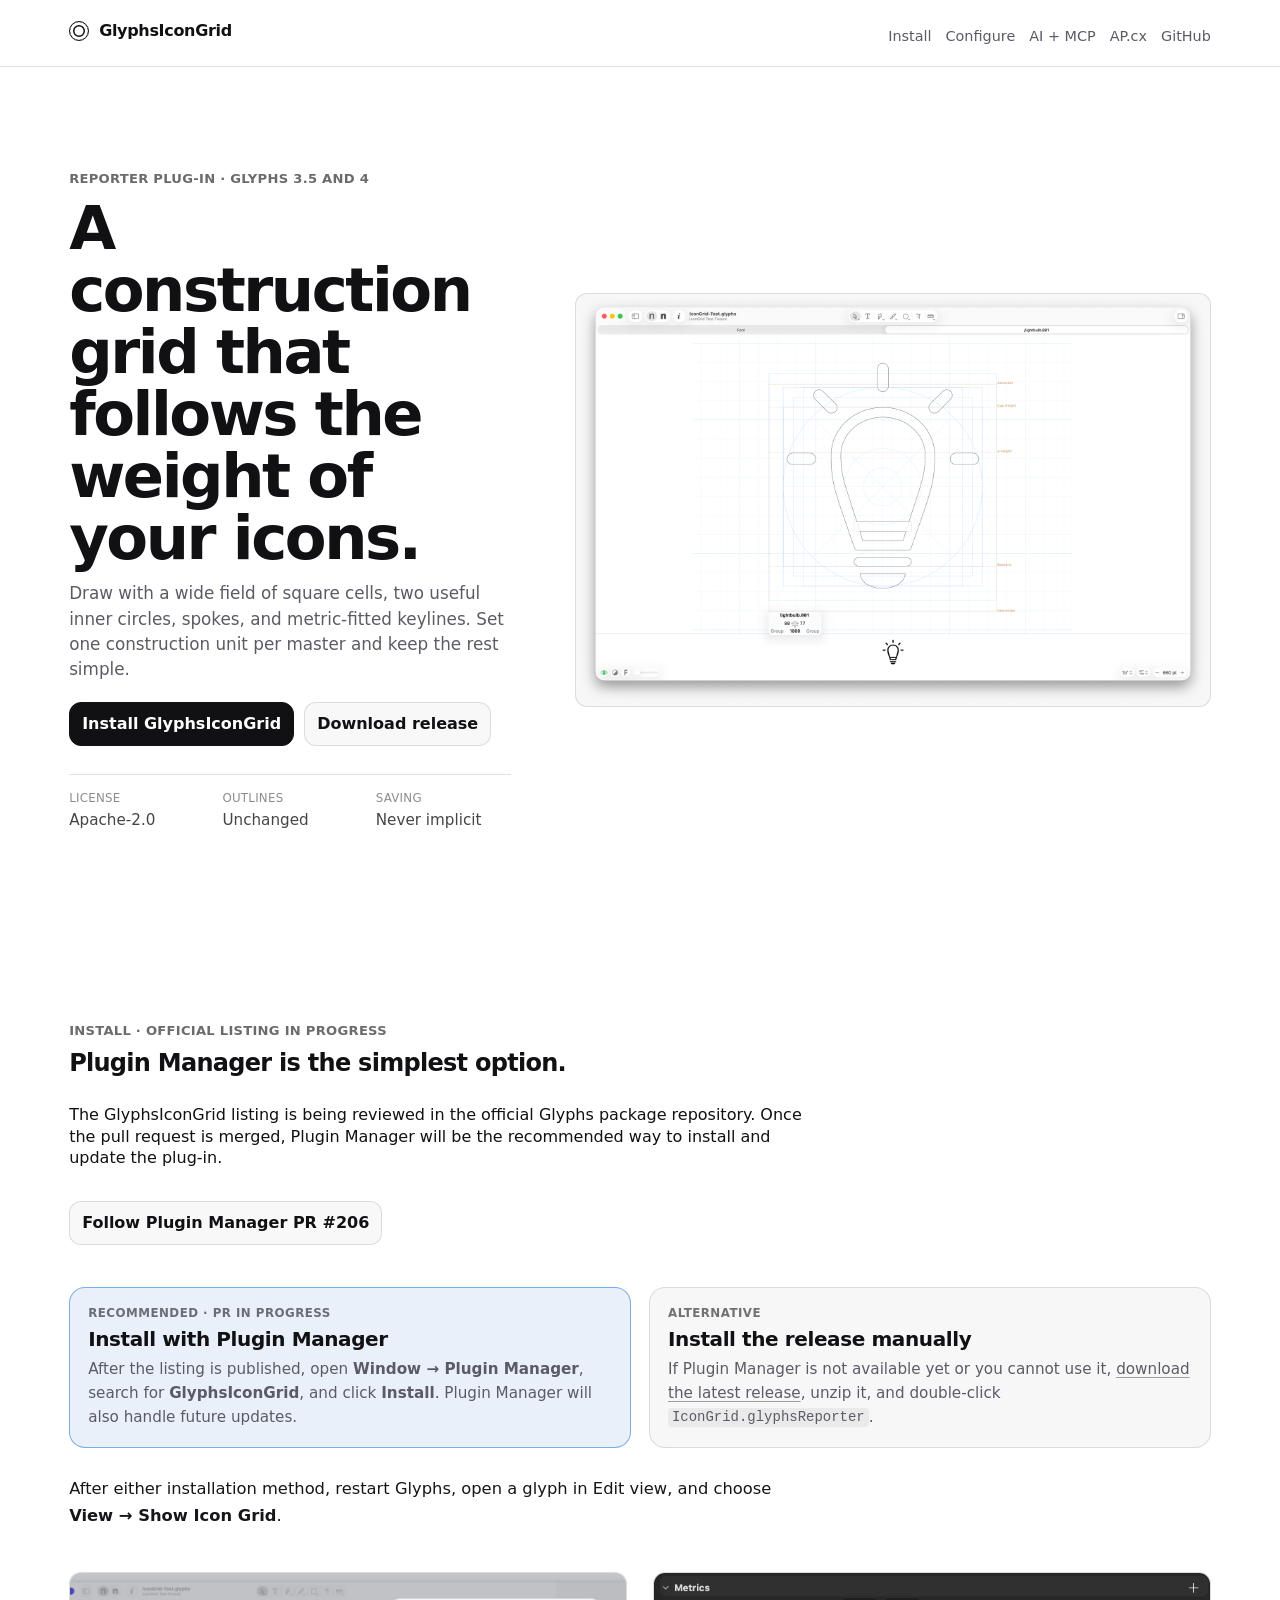
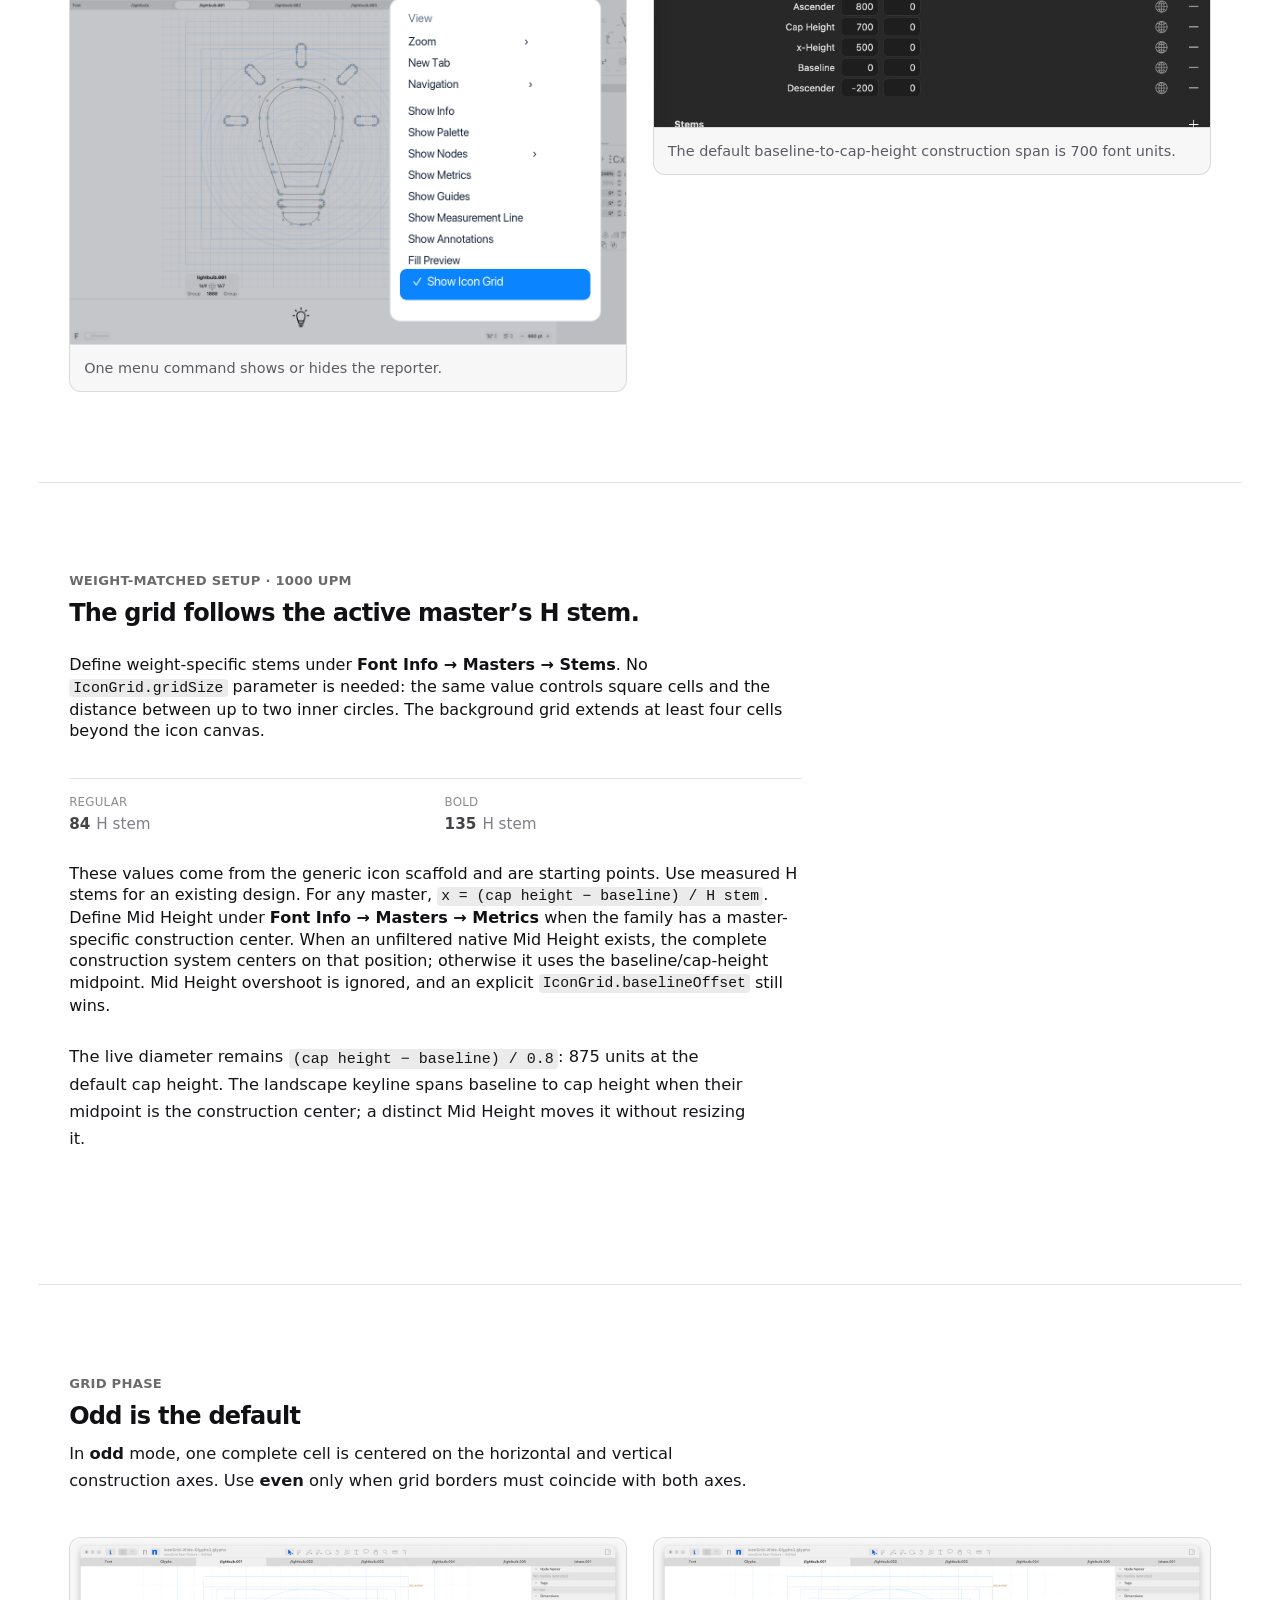
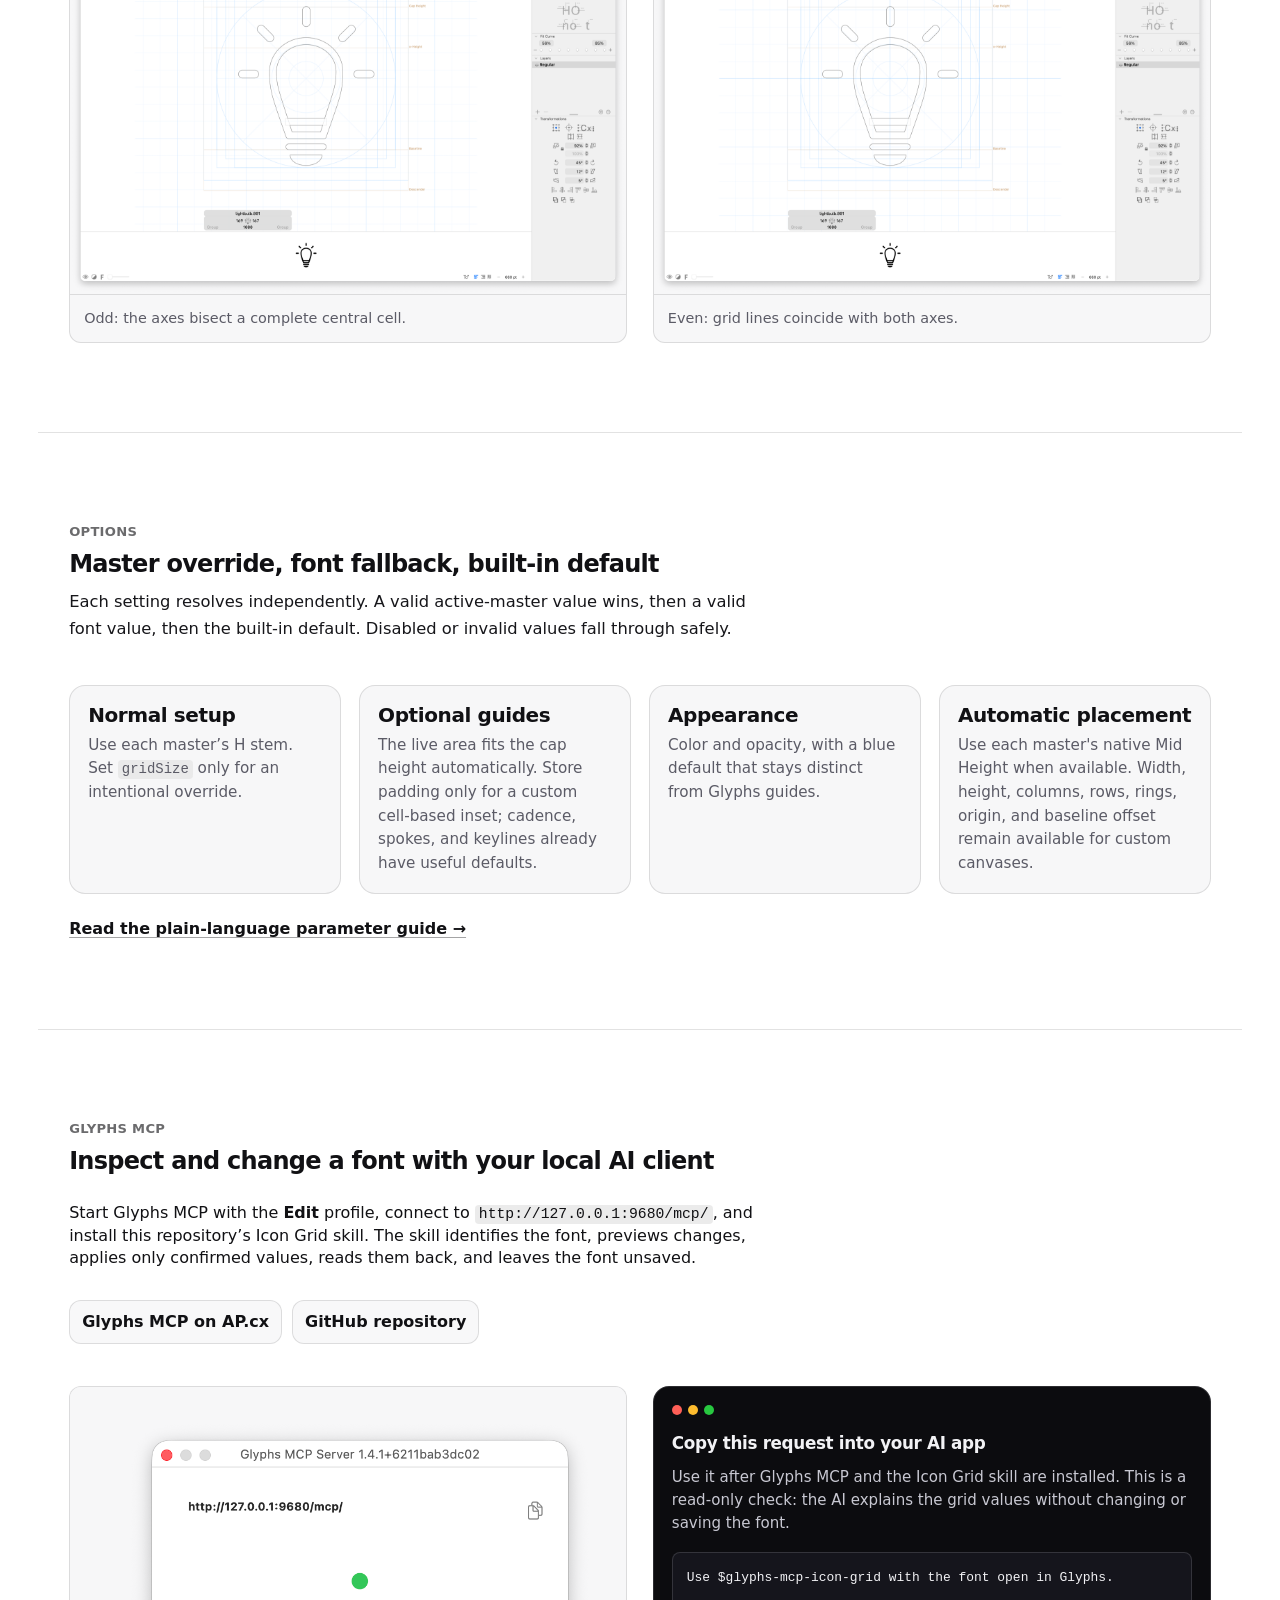
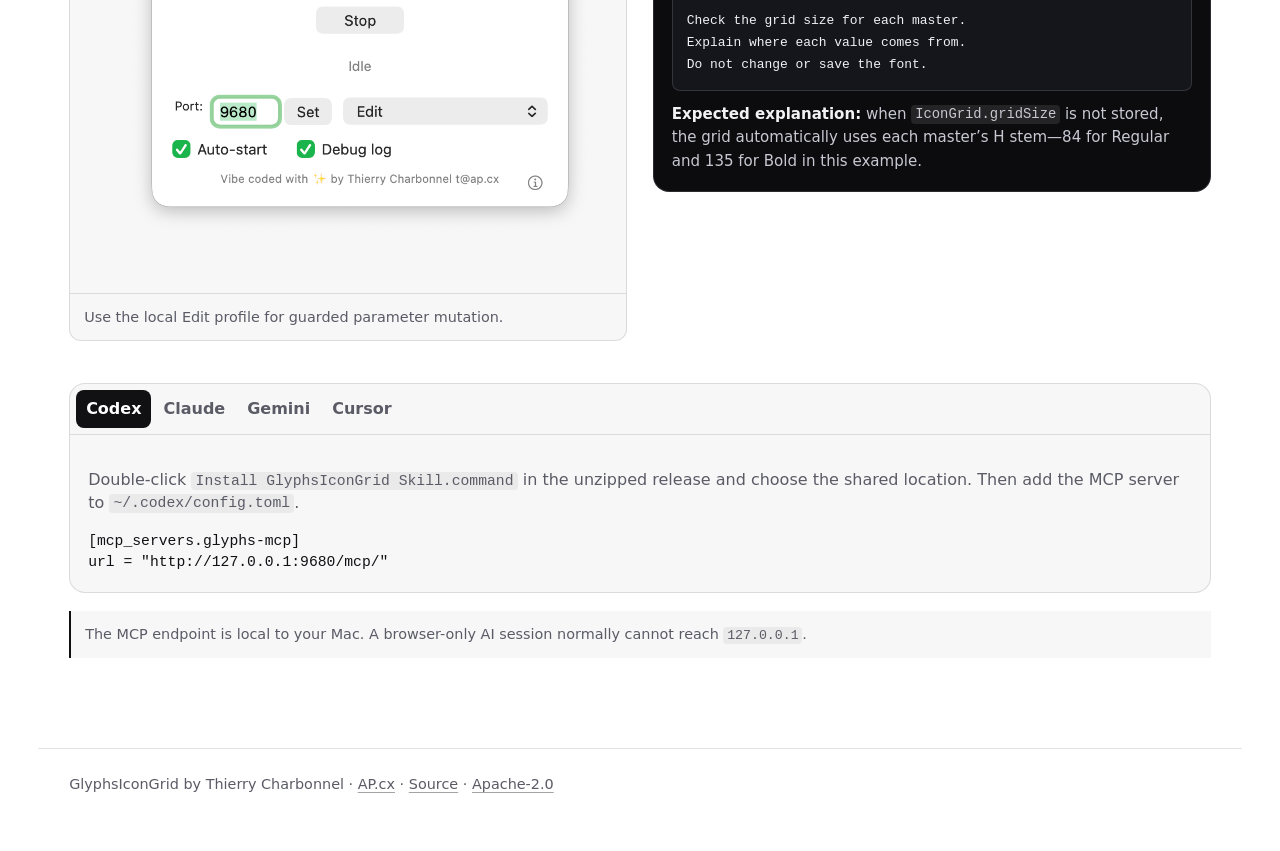
==== commit 77feeb99: "Deploy GlyphsIconGrid 0.2.0 site" ====
--- a/index.html
+++ b/index.html
@@ -12,7 +12,7 @@
   <meta property="og:url" content="https://thierryc.github.io/GlyphsIconGrid/">
   <title>GlyphsIconGrid — construction grids for Glyphs</title>
   <link rel="icon" href="favicon.svg" type="image/svg+xml">
-  <link rel="stylesheet" href="styles.css?v=0.1.1-3">
+  <link rel="stylesheet" href="styles.css?v=0.2.0-4">
   <script src="site.js" defer></script>
 </head>
 <body>
@@ -40,8 +40,8 @@
         <h1>A construction grid that follows the weight of your icons.</h1>
         <p class="lede">Draw with a wide field of square cells, two useful inner circles, spokes, and metric-fitted keylines. Set one construction unit per master and keep the rest simple.</p>
         <div class="actions">
-          <a class="button primary" href="https://github.com/thierryc/GlyphsIconGrid/releases/latest">Download latest release</a>
-          <a class="button secondary" href="#install">Set it up</a>
+          <a class="button primary" href="#install">Install GlyphsIconGrid</a>
+          <a class="button secondary" href="https://github.com/thierryc/GlyphsIconGrid/releases/latest">Download release</a>
         </div>
         <dl class="hero-meta" aria-label="Plugin details">
           <div><dt>License</dt><dd>Apache-2.0</dd></div>
@@ -56,10 +56,26 @@
 
     <section class="section" id="install">
       <div class="section-heading">
-        <p class="eyebrow">Manual setup</p>
-        <h2>For people using Glyphs</h2>
-        <p>Download the release, unzip it, and double-click <code>IconGrid.glyphsReporter</code>. Restart Glyphs, open a glyph in Edit view, then choose <strong>View → Show Icon Grid</strong>. To update, install the newer bundle and restart; to uninstall, remove Icon Grid from Glyphs’ plug-in folder and restart.</p>
-      </div>
+        <p class="eyebrow">Install · official listing in progress</p>
+        <h2>Plugin Manager is the simplest option.</h2>
+        <p>The GlyphsIconGrid listing is being reviewed in the official Glyphs package repository. Once the pull request is merged, Plugin Manager will be the recommended way to install and update the plug-in.</p>
+        <div class="section-links">
+          <a class="button secondary" href="https://github.com/schriftgestalt/glyphs-packages/pull/206">Follow Plugin Manager PR #206</a>
+        </div>
+      </div>
+      <div class="option-grid install-options" aria-label="GlyphsIconGrid installation options">
+        <article class="install-option recommended">
+          <p class="install-label">Recommended · PR in progress</p>
+          <h3>Install with Plugin Manager</h3>
+          <p>After the listing is published, open <strong>Window → Plugin Manager</strong>, search for <strong>GlyphsIconGrid</strong>, and click <strong>Install</strong>. Plugin Manager will also handle future updates.</p>
+        </article>
+        <article class="install-option">
+          <p class="install-label">Alternative</p>
+          <h3>Install the release manually</h3>
+          <p>If Plugin Manager is not available yet or you cannot use it, <a href="https://github.com/thierryc/GlyphsIconGrid/releases/latest">download the latest release</a>, unzip it, and double-click <code>IconGrid.glyphsReporter</code>.</p>
+        </article>
+      </div>
+      <p class="install-finish">After either installation method, restart Glyphs, open a glyph in Edit view, and choose <strong>View → Show Icon Grid</strong>.</p>
       <div class="shot-grid two">
         <figure class="shot-card">
           <img src="assets/images/show-icon-grid-menu.png" width="1200" height="800" alt="Glyphs View menu with Show Icon Grid enabled.">
@@ -81,7 +97,8 @@
           <div aria-label="Regular · 84 font units"><dt>Regular</dt><dd><strong>84</strong><small>H stem</small></dd></div>
           <div aria-label="Bold · 135 font units"><dt>Bold</dt><dd><strong>135</strong><small>H stem</small></dd></div>
         </dl>
-        <p>These values come from the generic icon scaffold and are starting points. Use measured H stems for an existing design. For any master, <code>x = (cap height − baseline) / H stem</code>. The live diameter is <code>(cap height − baseline) / 0.8</code>: 875 units at the default cap height, making the landscape keyline span exactly from baseline to cap height.</p>
+        <p>These values come from the generic icon scaffold and are starting points. Use measured H stems for an existing design. For any master, <code>x = (cap height − baseline) / H stem</code>. Define Mid Height under <strong>Font Info → Masters → Metrics</strong> when the family has a master-specific construction center. When an unfiltered native Mid Height exists, the complete construction system centers on that position; otherwise it uses the baseline/cap-height midpoint. Mid Height overshoot is ignored, and an explicit <code>IconGrid.baselineOffset</code> still wins.</p>
+        <p>The live diameter remains <code>(cap height − baseline) / 0.8</code>: 875 units at the default cap height. The landscape keyline spans baseline to cap height when their midpoint is the construction center; a distinct Mid Height moves it without resizing it.</p>
       </div>
     </section>
 
@@ -113,7 +130,7 @@
         <article><h3>Normal setup</h3><p>Use each master’s H stem. Set <code>gridSize</code> only for an intentional override.</p></article>
         <article><h3>Optional guides</h3><p>The live area fits the cap height automatically. Store padding only for a custom cell-based inset; cadence, spokes, and keylines already have useful defaults.</p></article>
         <article><h3>Appearance</h3><p>Color and opacity, with a blue default that stays distinct from Glyphs guides.</p></article>
-        <article><h3>Advanced layout</h3><p>Width, height, columns, rows, rings, origin, and baseline offset remain available for custom canvases.</p></article>
+        <article><h3>Automatic placement</h3><p>Use each master's native Mid Height when available. Width, height, columns, rows, rings, origin, and baseline offset remain available for custom canvases.</p></article>
       </div>
       <p class="centered-link"><a href="https://github.com/thierryc/GlyphsIconGrid/blob/main/docs/PARAMETERS.md">Read the plain-language parameter guide →</a></p>
     </section>
--- a/styles.css
+++ b/styles.css
@@ -473,6 +473,38 @@
   color: var(--muted);
   font-size: 0.95rem;
   line-height: 1.55;
+}
+
+.install-options {
+  grid-template-columns: repeat(2, minmax(0, 1fr));
+  margin-bottom: clamp(18px, 2.5vw, 28px);
+}
+
+.install-option.recommended {
+  border-color: color-mix(in oklab, var(--accent) 48%, var(--border));
+  background: color-mix(in oklab, var(--accent) 7%, var(--surface-2));
+}
+
+.option-grid .install-label {
+  color: var(--text);
+  font-size: 0.74rem;
+  font-weight: 720;
+  letter-spacing: 0.04em;
+  line-height: 1.25;
+  opacity: 0.58;
+  text-transform: uppercase;
+}
+
+.install-options a {
+  text-underline-offset: 0.18em;
+}
+
+.install-finish {
+  max-width: 72ch;
+  margin: 0 0 clamp(24px, 3.5vw, 42px);
+  color: color-mix(in oklab, var(--text) 92%, var(--muted));
+  font-size: 1.02rem;
+  line-height: 1.65;
 }
 
 .centered-link {
